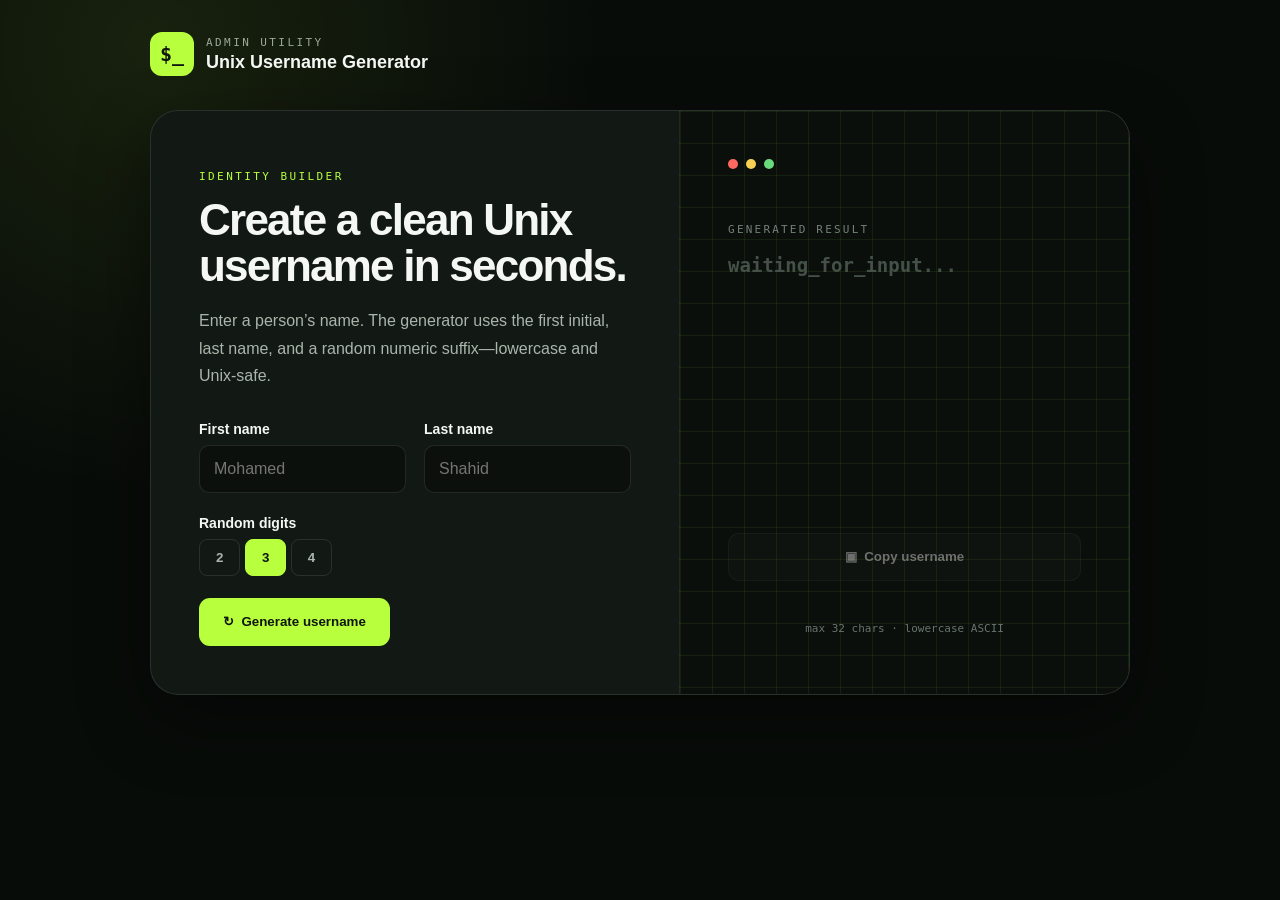
==== projects/unix-username-generator/html/index.html @ 81aa5473 "Add Unix username generator index.html" ====
<!doctype html>
<html lang="en"><head><meta charset="utf-8"><meta name="viewport" content="width=device-width,initial-scale=1"><title>Unix Username Generator</title>
<style>
*{box-sizing:border-box}body{margin:0;min-height:100vh;background:radial-gradient(circle at 12% 5%,rgba(184,255,61,.09),transparent 28rem),#080c09;color:#f4f7f4;font-family:Arial,sans-serif;padding:32px 20px}.wrap{max-width:980px;margin:auto}.brand{display:flex;align-items:center;gap:12px;margin-bottom:34px}.icon{display:grid;place-items:center;width:44px;height:44px;border-radius:12px;background:#b8ff3d;color:#101510;font:bold 20px monospace}.eyebrow{margin:0 0 3px;color:#9ba89c;font:11px monospace;letter-spacing:.22em;text-transform:uppercase}.brand h1{font-size:18px;margin:0}.card{display:grid;grid-template-columns:1.08fr .92fr;overflow:hidden;border:1px solid #ffffff1a;border-radius:28px;background:#121914;box-shadow:0 25px 70px #0007}.form,.result{padding:48px}.kicker{color:#b8ff3d;font:11px monospace;letter-spacing:.22em;text-transform:uppercase}.form h2{font-size:44px;line-height:1.05;letter-spacing:-.04em;margin:14px 0 18px}.intro{color:#aab5ab;line-height:1.7;margin:0 0 32px}.fields{display:grid;grid-template-columns:1fr 1fr;gap:18px}label{display:block;font-size:14px;font-weight:600;margin-bottom:8px}input{width:100%;height:48px;border:1px solid #ffffff1a;border-radius:10px;background:#0b100c;color:white;padding:0 14px;font-size:16px;outline:none}input:focus{border-color:#b8ff3d;box-shadow:0 0 0 3px #b8ff3d22}.digits{margin:22px 0}.digit{border:1px solid #ffffff1a;border-radius:8px;background:transparent;color:#aab5ab;padding:10px 16px;font-weight:bold;cursor:pointer}.digit.active{background:#b8ff3d;color:#101510;border-color:#b8ff3d}.generate,.copy{height:48px;border-radius:11px;font-weight:bold;cursor:pointer}.generate{border:0;background:#b8ff3d;color:#101510;padding:0 24px}.result{display:flex;flex-direction:column;justify-content:space-between;background-color:#0a0f0b;background-image:linear-gradient(#b8ff3d12 1px,transparent 1px),linear-gradient(90deg,#b8ff3d12 1px,transparent 1px);background-size:32px 32px;border-left:1px solid #ffffff1a}.lights{display:flex;gap:8px;margin-bottom:54px}.lights i{width:10px;height:10px;border-radius:50%;background:#ff6961}.lights i:nth-child(2){background:#f7cf52}.lights i:nth-child(3){background:#69db7c}.small{color:#748078;font:11px monospace;letter-spacing:.2em;text-transform:uppercase}.username{min-height:70px;color:#b8ff3d;font:bold 36px monospace;overflow-wrap:anywhere;margin-top:18px}.empty{color:#455048;font-size:19px}.copy{width:100%;background:#ffffff0b;border:1px solid #ffffff1a;color:white}.copy:disabled{opacity:.4;cursor:not-allowed}.hint{text-align:center;color:#69756c;font:11px monospace}.toast{min-height:20px;text-align:center;color:#b8ff3d;font-size:13px;margin-top:10px}@media(max-width:760px){.card{grid-template-columns:1fr}.form,.result{padding:30px}.result{border-left:0;border-top:1px solid #ffffff1a;min-height:310px}.fields{grid-template-columns:1fr}.form h2{font-size:34px}}
</style></head><body><main class="wrap"><header class="brand"><span class="icon">$_</span><div><p class="eyebrow">Admin utility</p><h1>Unix Username Generator</h1></div></header><section class="card"><form class="form" id="form"><p class="kicker">Identity builder</p><h2>Create a clean Unix username in seconds.</h2><p class="intro">Enter a person’s name. The generator uses the first initial, last name, and a random numeric suffix—lowercase and Unix-safe.</p><div class="fields"><div><label for="first">First name</label><input id="first" autocomplete="given-name" placeholder="Mohamed" required></div><div><label for="last">Last name</label><input id="last" autocomplete="family-name" placeholder="Shahid" required></div></div><div class="digits"><label>Random digits</label><button class="digit" type="button" data-digits="2">2</button> <button class="digit active" type="button" data-digits="3">3</button> <button class="digit" type="button" data-digits="4">4</button></div><button class="generate" type="submit">↻&nbsp; Generate username</button></form><aside class="result"><div><div class="lights"><i></i><i></i><i></i></div><div class="small">Generated result</div><div class="username empty" id="username" aria-live="polite">waiting_for_input...</div></div><div><button class="copy" id="copy" disabled>▣&nbsp; Copy username</button><div class="toast" id="toast" aria-live="polite"></div><p class="hint">max 32 chars · lowercase ASCII</p></div></aside></section></main>
<script>
let digits=3,current='';const norm=v=>v.normalize('NFKD').replace(/[\u0300-\u036f]/g,'').toLowerCase().replace(/[^a-z]/g,'');document.querySelectorAll('.digit').forEach(b=>b.onclick=()=>{digits=+b.dataset.digits;document.querySelectorAll('.digit').forEach(x=>x.classList.toggle('active',x===b))});document.querySelector('#form').onsubmit=e=>{e.preventDefault();const f=norm(document.querySelector('#first').value),l=norm(document.querySelector('#last').value);if(!f||!l)return;let s='';for(let i=0;i<digits;i++)s+=Math.floor(Math.random()*10);current=(f[0]+l).slice(0,32-digits)+s;const out=document.querySelector('#username');out.textContent=current;out.classList.remove('empty');document.querySelector('#copy').disabled=false;document.querySelector('#toast').textContent=''};document.querySelector('#copy').onclick=async()=>{await navigator.clipboard.writeText(current);const t=document.querySelector('#toast');t.textContent='Copied to clipboard';setTimeout(()=>t.textContent='',1800)};
</script></body></html>
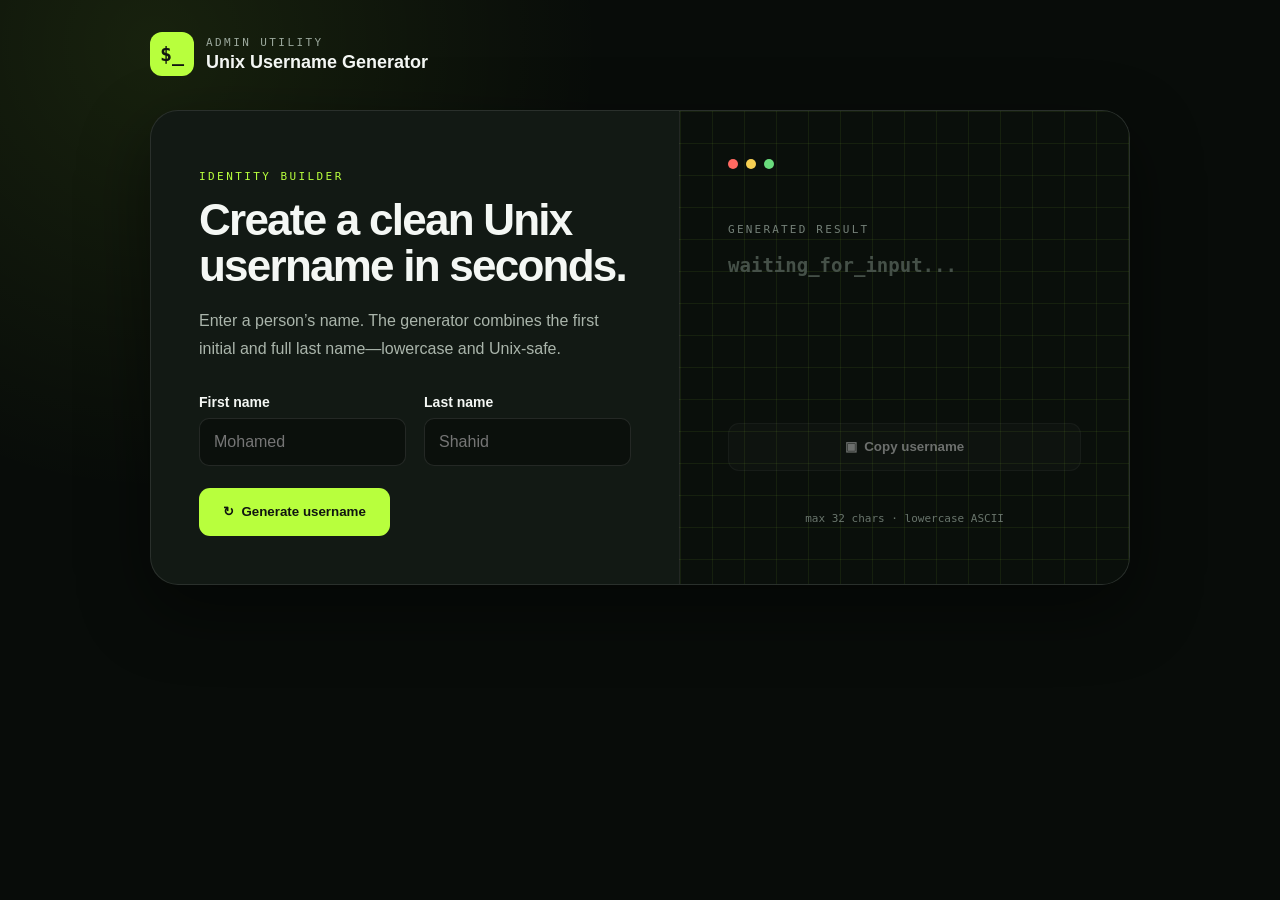
==== commit 22242ae8: "Generate usernames without random suffix" ====
--- a/projects/unix-username-generator/html/index.html
+++ b/projects/unix-username-generator/html/index.html
@@ -1,8 +1,8 @@
 <!doctype html>
 <html lang="en"><head><meta charset="utf-8"><meta name="viewport" content="width=device-width,initial-scale=1"><title>Unix Username Generator</title>
 <style>
-*{box-sizing:border-box}body{margin:0;min-height:100vh;background:radial-gradient(circle at 12% 5%,rgba(184,255,61,.09),transparent 28rem),#080c09;color:#f4f7f4;font-family:Arial,sans-serif;padding:32px 20px}.wrap{max-width:980px;margin:auto}.brand{display:flex;align-items:center;gap:12px;margin-bottom:34px}.icon{display:grid;place-items:center;width:44px;height:44px;border-radius:12px;background:#b8ff3d;color:#101510;font:bold 20px monospace}.eyebrow{margin:0 0 3px;color:#9ba89c;font:11px monospace;letter-spacing:.22em;text-transform:uppercase}.brand h1{font-size:18px;margin:0}.card{display:grid;grid-template-columns:1.08fr .92fr;overflow:hidden;border:1px solid #ffffff1a;border-radius:28px;background:#121914;box-shadow:0 25px 70px #0007}.form,.result{padding:48px}.kicker{color:#b8ff3d;font:11px monospace;letter-spacing:.22em;text-transform:uppercase}.form h2{font-size:44px;line-height:1.05;letter-spacing:-.04em;margin:14px 0 18px}.intro{color:#aab5ab;line-height:1.7;margin:0 0 32px}.fields{display:grid;grid-template-columns:1fr 1fr;gap:18px}label{display:block;font-size:14px;font-weight:600;margin-bottom:8px}input{width:100%;height:48px;border:1px solid #ffffff1a;border-radius:10px;background:#0b100c;color:white;padding:0 14px;font-size:16px;outline:none}input:focus{border-color:#b8ff3d;box-shadow:0 0 0 3px #b8ff3d22}.digits{margin:22px 0}.digit{border:1px solid #ffffff1a;border-radius:8px;background:transparent;color:#aab5ab;padding:10px 16px;font-weight:bold;cursor:pointer}.digit.active{background:#b8ff3d;color:#101510;border-color:#b8ff3d}.generate,.copy{height:48px;border-radius:11px;font-weight:bold;cursor:pointer}.generate{border:0;background:#b8ff3d;color:#101510;padding:0 24px}.result{display:flex;flex-direction:column;justify-content:space-between;background-color:#0a0f0b;background-image:linear-gradient(#b8ff3d12 1px,transparent 1px),linear-gradient(90deg,#b8ff3d12 1px,transparent 1px);background-size:32px 32px;border-left:1px solid #ffffff1a}.lights{display:flex;gap:8px;margin-bottom:54px}.lights i{width:10px;height:10px;border-radius:50%;background:#ff6961}.lights i:nth-child(2){background:#f7cf52}.lights i:nth-child(3){background:#69db7c}.small{color:#748078;font:11px monospace;letter-spacing:.2em;text-transform:uppercase}.username{min-height:70px;color:#b8ff3d;font:bold 36px monospace;overflow-wrap:anywhere;margin-top:18px}.empty{color:#455048;font-size:19px}.copy{width:100%;background:#ffffff0b;border:1px solid #ffffff1a;color:white}.copy:disabled{opacity:.4;cursor:not-allowed}.hint{text-align:center;color:#69756c;font:11px monospace}.toast{min-height:20px;text-align:center;color:#b8ff3d;font-size:13px;margin-top:10px}@media(max-width:760px){.card{grid-template-columns:1fr}.form,.result{padding:30px}.result{border-left:0;border-top:1px solid #ffffff1a;min-height:310px}.fields{grid-template-columns:1fr}.form h2{font-size:34px}}
-</style></head><body><main class="wrap"><header class="brand"><span class="icon">$_</span><div><p class="eyebrow">Admin utility</p><h1>Unix Username Generator</h1></div></header><section class="card"><form class="form" id="form"><p class="kicker">Identity builder</p><h2>Create a clean Unix username in seconds.</h2><p class="intro">Enter a person’s name. The generator uses the first initial, last name, and a random numeric suffix—lowercase and Unix-safe.</p><div class="fields"><div><label for="first">First name</label><input id="first" autocomplete="given-name" placeholder="Mohamed" required></div><div><label for="last">Last name</label><input id="last" autocomplete="family-name" placeholder="Shahid" required></div></div><div class="digits"><label>Random digits</label><button class="digit" type="button" data-digits="2">2</button> <button class="digit active" type="button" data-digits="3">3</button> <button class="digit" type="button" data-digits="4">4</button></div><button class="generate" type="submit">↻&nbsp; Generate username</button></form><aside class="result"><div><div class="lights"><i></i><i></i><i></i></div><div class="small">Generated result</div><div class="username empty" id="username" aria-live="polite">waiting_for_input...</div></div><div><button class="copy" id="copy" disabled>▣&nbsp; Copy username</button><div class="toast" id="toast" aria-live="polite"></div><p class="hint">max 32 chars · lowercase ASCII</p></div></aside></section></main>
+*{box-sizing:border-box}body{margin:0;min-height:100vh;background:radial-gradient(circle at 12% 5%,rgba(184,255,61,.09),transparent 28rem),#080c09;color:#f4f7f4;font-family:Arial,sans-serif;padding:32px 20px}.wrap{max-width:980px;margin:auto}.brand{display:flex;align-items:center;gap:12px;margin-bottom:34px}.icon{display:grid;place-items:center;width:44px;height:44px;border-radius:12px;background:#b8ff3d;color:#101510;font:bold 20px monospace}.eyebrow{margin:0 0 3px;color:#9ba89c;font:11px monospace;letter-spacing:.22em;text-transform:uppercase}.brand h1{font-size:18px;margin:0}.card{display:grid;grid-template-columns:1.08fr .92fr;overflow:hidden;border:1px solid #ffffff1a;border-radius:28px;background:#121914;box-shadow:0 25px 70px #0007}.form,.result{padding:48px}.kicker{color:#b8ff3d;font:11px monospace;letter-spacing:.22em;text-transform:uppercase}.form h2{font-size:44px;line-height:1.05;letter-spacing:-.04em;margin:14px 0 18px}.intro{color:#aab5ab;line-height:1.7;margin:0 0 32px}.fields{display:grid;grid-template-columns:1fr 1fr;gap:18px;margin-bottom:22px}label{display:block;font-size:14px;font-weight:600;margin-bottom:8px}input{width:100%;height:48px;border:1px solid #ffffff1a;border-radius:10px;background:#0b100c;color:white;padding:0 14px;font-size:16px;outline:none}input:focus{border-color:#b8ff3d;box-shadow:0 0 0 3px #b8ff3d22}.generate,.copy{height:48px;border-radius:11px;font-weight:bold;cursor:pointer}.generate{border:0;background:#b8ff3d;color:#101510;padding:0 24px}.result{display:flex;flex-direction:column;justify-content:space-between;background-color:#0a0f0b;background-image:linear-gradient(#b8ff3d12 1px,transparent 1px),linear-gradient(90deg,#b8ff3d12 1px,transparent 1px);background-size:32px 32px;border-left:1px solid #ffffff1a}.lights{display:flex;gap:8px;margin-bottom:54px}.lights i{width:10px;height:10px;border-radius:50%;background:#ff6961}.lights i:nth-child(2){background:#f7cf52}.lights i:nth-child(3){background:#69db7c}.small{color:#748078;font:11px monospace;letter-spacing:.2em;text-transform:uppercase}.username{min-height:70px;color:#b8ff3d;font:bold 36px monospace;overflow-wrap:anywhere;margin-top:18px}.empty{color:#455048;font-size:19px}.copy{width:100%;background:#ffffff0b;border:1px solid #ffffff1a;color:white}.copy:disabled{opacity:.4;cursor:not-allowed}.hint{text-align:center;color:#69756c;font:11px monospace}.toast{min-height:20px;text-align:center;color:#b8ff3d;font-size:13px;margin-top:10px}@media(max-width:760px){.card{grid-template-columns:1fr}.form,.result{padding:30px}.result{border-left:0;border-top:1px solid #ffffff1a;min-height:310px}.fields{grid-template-columns:1fr}.form h2{font-size:34px}}
+</style></head><body><main class="wrap"><header class="brand"><span class="icon">$_</span><div><p class="eyebrow">Admin utility</p><h1>Unix Username Generator</h1></div></header><section class="card"><form class="form" id="form"><p class="kicker">Identity builder</p><h2>Create a clean Unix username in seconds.</h2><p class="intro">Enter a person’s name. The generator combines the first initial and full last name—lowercase and Unix-safe.</p><div class="fields"><div><label for="first">First name</label><input id="first" autocomplete="given-name" placeholder="Mohamed" required></div><div><label for="last">Last name</label><input id="last" autocomplete="family-name" placeholder="Shahid" required></div></div><button class="generate" type="submit">↻&nbsp; Generate username</button></form><aside class="result"><div><div class="lights"><i></i><i></i><i></i></div><div class="small">Generated result</div><div class="username empty" id="username" aria-live="polite">waiting_for_input...</div></div><div><button class="copy" id="copy" disabled>▣&nbsp; Copy username</button><div class="toast" id="toast" aria-live="polite"></div><p class="hint">max 32 chars · lowercase ASCII</p></div></aside></section></main>
 <script>
-let digits=3,current='';const norm=v=>v.normalize('NFKD').replace(/[\u0300-\u036f]/g,'').toLowerCase().replace(/[^a-z]/g,'');document.querySelectorAll('.digit').forEach(b=>b.onclick=()=>{digits=+b.dataset.digits;document.querySelectorAll('.digit').forEach(x=>x.classList.toggle('active',x===b))});document.querySelector('#form').onsubmit=e=>{e.preventDefault();const f=norm(document.querySelector('#first').value),l=norm(document.querySelector('#last').value);if(!f||!l)return;let s='';for(let i=0;i<digits;i++)s+=Math.floor(Math.random()*10);current=(f[0]+l).slice(0,32-digits)+s;const out=document.querySelector('#username');out.textContent=current;out.classList.remove('empty');document.querySelector('#copy').disabled=false;document.querySelector('#toast').textContent=''};document.querySelector('#copy').onclick=async()=>{await navigator.clipboard.writeText(current);const t=document.querySelector('#toast');t.textContent='Copied to clipboard';setTimeout(()=>t.textContent='',1800)};
+let current='';const norm=v=>v.normalize('NFKD').replace(/[\u0300-\u036f]/g,'').toLowerCase().replace(/[^a-z]/g,'');document.querySelector('#form').onsubmit=e=>{e.preventDefault();const f=norm(document.querySelector('#first').value),l=norm(document.querySelector('#last').value);if(!f||!l)return;current=(f[0]+l).slice(0,32);const out=document.querySelector('#username');out.textContent=current;out.classList.remove('empty');document.querySelector('#copy').disabled=false;document.querySelector('#toast').textContent=''};document.querySelector('#copy').onclick=async()=>{await navigator.clipboard.writeText(current);const t=document.querySelector('#toast');t.textContent='Copied to clipboard';setTimeout(()=>t.textContent='',1800)};
 </script></body></html>
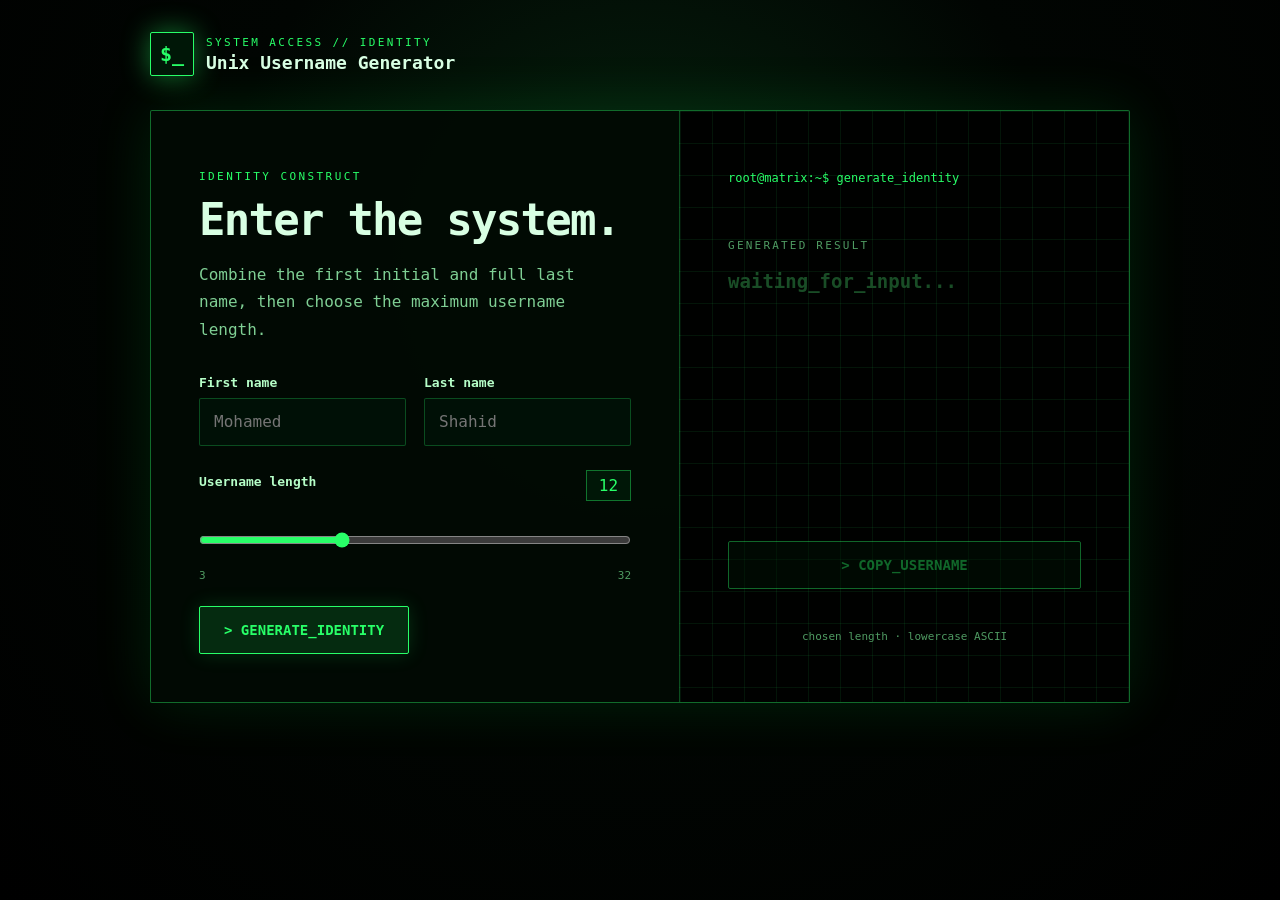
==== commit 381bc0ee: "Add username length control and green code theme" ====
--- a/projects/unix-username-generator/html/index.html
+++ b/projects/unix-username-generator/html/index.html
@@ -1,8 +1,8 @@
 <!doctype html>
 <html lang="en"><head><meta charset="utf-8"><meta name="viewport" content="width=device-width,initial-scale=1"><title>Unix Username Generator</title>
 <style>
-*{box-sizing:border-box}body{margin:0;min-height:100vh;background:radial-gradient(circle at 12% 5%,rgba(184,255,61,.09),transparent 28rem),#080c09;color:#f4f7f4;font-family:Arial,sans-serif;padding:32px 20px}.wrap{max-width:980px;margin:auto}.brand{display:flex;align-items:center;gap:12px;margin-bottom:34px}.icon{display:grid;place-items:center;width:44px;height:44px;border-radius:12px;background:#b8ff3d;color:#101510;font:bold 20px monospace}.eyebrow{margin:0 0 3px;color:#9ba89c;font:11px monospace;letter-spacing:.22em;text-transform:uppercase}.brand h1{font-size:18px;margin:0}.card{display:grid;grid-template-columns:1.08fr .92fr;overflow:hidden;border:1px solid #ffffff1a;border-radius:28px;background:#121914;box-shadow:0 25px 70px #0007}.form,.result{padding:48px}.kicker{color:#b8ff3d;font:11px monospace;letter-spacing:.22em;text-transform:uppercase}.form h2{font-size:44px;line-height:1.05;letter-spacing:-.04em;margin:14px 0 18px}.intro{color:#aab5ab;line-height:1.7;margin:0 0 32px}.fields{display:grid;grid-template-columns:1fr 1fr;gap:18px;margin-bottom:22px}label{display:block;font-size:14px;font-weight:600;margin-bottom:8px}input{width:100%;height:48px;border:1px solid #ffffff1a;border-radius:10px;background:#0b100c;color:white;padding:0 14px;font-size:16px;outline:none}input:focus{border-color:#b8ff3d;box-shadow:0 0 0 3px #b8ff3d22}.generate,.copy{height:48px;border-radius:11px;font-weight:bold;cursor:pointer}.generate{border:0;background:#b8ff3d;color:#101510;padding:0 24px}.result{display:flex;flex-direction:column;justify-content:space-between;background-color:#0a0f0b;background-image:linear-gradient(#b8ff3d12 1px,transparent 1px),linear-gradient(90deg,#b8ff3d12 1px,transparent 1px);background-size:32px 32px;border-left:1px solid #ffffff1a}.lights{display:flex;gap:8px;margin-bottom:54px}.lights i{width:10px;height:10px;border-radius:50%;background:#ff6961}.lights i:nth-child(2){background:#f7cf52}.lights i:nth-child(3){background:#69db7c}.small{color:#748078;font:11px monospace;letter-spacing:.2em;text-transform:uppercase}.username{min-height:70px;color:#b8ff3d;font:bold 36px monospace;overflow-wrap:anywhere;margin-top:18px}.empty{color:#455048;font-size:19px}.copy{width:100%;background:#ffffff0b;border:1px solid #ffffff1a;color:white}.copy:disabled{opacity:.4;cursor:not-allowed}.hint{text-align:center;color:#69756c;font:11px monospace}.toast{min-height:20px;text-align:center;color:#b8ff3d;font-size:13px;margin-top:10px}@media(max-width:760px){.card{grid-template-columns:1fr}.form,.result{padding:30px}.result{border-left:0;border-top:1px solid #ffffff1a;min-height:310px}.fields{grid-template-columns:1fr}.form h2{font-size:34px}}
-</style></head><body><main class="wrap"><header class="brand"><span class="icon">$_</span><div><p class="eyebrow">Admin utility</p><h1>Unix Username Generator</h1></div></header><section class="card"><form class="form" id="form"><p class="kicker">Identity builder</p><h2>Create a clean Unix username in seconds.</h2><p class="intro">Enter a person’s name. The generator combines the first initial and full last name—lowercase and Unix-safe.</p><div class="fields"><div><label for="first">First name</label><input id="first" autocomplete="given-name" placeholder="Mohamed" required></div><div><label for="last">Last name</label><input id="last" autocomplete="family-name" placeholder="Shahid" required></div></div><button class="generate" type="submit">↻&nbsp; Generate username</button></form><aside class="result"><div><div class="lights"><i></i><i></i><i></i></div><div class="small">Generated result</div><div class="username empty" id="username" aria-live="polite">waiting_for_input...</div></div><div><button class="copy" id="copy" disabled>▣&nbsp; Copy username</button><div class="toast" id="toast" aria-live="polite"></div><p class="hint">max 32 chars · lowercase ASCII</p></div></aside></section></main>
+*{box-sizing:border-box}body{margin:0;min-height:100vh;overflow-x:hidden;background:radial-gradient(circle at 50% 30%,#06240f 0,#010502 48%,#000 100%);color:#d8ffe3;font-family:ui-monospace,SFMono-Regular,Consolas,monospace;padding:32px 20px}.rain{position:fixed;inset:-10%;color:#28ff681c;font-size:18px;line-height:1.65;letter-spacing:.55em;word-spacing:1.2em;writing-mode:vertical-rl;overflow:hidden;animation:rain 16s linear infinite;pointer-events:none}.wrap{position:relative;max-width:980px;margin:auto}.brand{display:flex;align-items:center;gap:12px;margin-bottom:34px}.icon{display:grid;place-items:center;width:44px;height:44px;border:1px solid #28ff68;border-radius:2px;background:#001707;color:#28ff68;box-shadow:0 0 28px #28ff6873;font:bold 20px monospace}.eyebrow{margin:0 0 3px;color:#28ff68;font-size:11px;letter-spacing:.22em;text-transform:uppercase}.brand h1{font-size:18px;margin:0}.card{display:grid;grid-template-columns:1.08fr .92fr;overflow:hidden;border:1px solid #28ff6866;border-radius:2px;background:#020a04f2;box-shadow:0 0 60px #00ff461f}.form,.result{padding:48px}.kicker{color:#28ff68;font-size:11px;letter-spacing:.22em;text-transform:uppercase}.form h2{font-size:44px;line-height:1.05;letter-spacing:-.04em;margin:14px 0 18px}.intro{color:#7fcf94;line-height:1.7;margin:0 0 32px}.fields{display:grid;grid-template-columns:1fr 1fr;gap:18px;margin-bottom:24px}label{display:block;font-size:13px;font-weight:600;margin-bottom:8px;color:#b6ffc8}input{width:100%;height:48px;border:1px solid #28ff6840;border-radius:2px;background:#001006;color:#28ff68;padding:0 14px;font:16px monospace;outline:none}input:focus{border-color:#28ff68;box-shadow:0 0 0 3px #28ff6826}.length-head{display:flex;justify-content:space-between;align-items:center}.length-value{border:1px solid #28ff6866;background:#001707;color:#28ff68;padding:5px 12px}.range{width:100%;accent-color:#28ff68;margin:15px 0 5px}.range-labels{display:flex;justify-content:space-between;color:#4f9b62;font-size:11px}.generate,.copy{height:48px;border:1px solid #28ff68;border-radius:2px;font:bold 14px monospace;cursor:pointer}.generate{margin-top:24px;background:#052b10;color:#28ff68;padding:0 24px;box-shadow:0 0 20px #28ff6829}.generate:hover,.copy:hover{background:#28ff68;color:#000}.result{display:flex;flex-direction:column;justify-content:space-between;background-color:#000e;border-left:1px solid #28ff684d;background-image:linear-gradient(#28ff6814 1px,transparent 1px),linear-gradient(90deg,#28ff6814 1px,transparent 1px);background-size:32px 32px}.prompt{color:#28ff68;font-size:12px;margin-bottom:54px}.small{color:#4f9b62;font-size:11px;letter-spacing:.2em;text-transform:uppercase}.username{min-height:70px;color:#28ff68;font:bold 36px monospace;overflow-wrap:anywhere;margin-top:18px;text-shadow:0 0 7px #28ff68,0 0 24px #28ff6873}.empty{color:#194d26;font-size:19px;text-shadow:none}.copy{width:100%;background:#001707;color:#28ff68}.copy:disabled{opacity:.4;cursor:not-allowed}.hint{text-align:center;color:#4f9b62;font-size:11px}.toast{min-height:20px;text-align:center;color:#28ff68;font-size:13px;margin-top:10px}@keyframes rain{from{transform:translateY(-8%)}to{transform:translateY(8%)}}@media(prefers-reduced-motion:reduce){.rain{animation:none}}@media(max-width:760px){.card{grid-template-columns:1fr}.form,.result{padding:30px}.result{border-left:0;border-top:1px solid #28ff684d;min-height:310px}.fields{grid-template-columns:1fr}.form h2{font-size:34px}}
+</style></head><body><div class="rain" aria-hidden="true">01001101 10100110 01101001 11001010 00110101 10110100 01001011 11010100 00101101 10100101</div><main class="wrap"><header class="brand"><span class="icon">$_</span><div><p class="eyebrow">System access // identity</p><h1>Unix Username Generator</h1></div></header><section class="card"><form class="form" id="form"><p class="kicker">Identity construct</p><h2>Enter the system.</h2><p class="intro">Combine the first initial and full last name, then choose the maximum username length.</p><div class="fields"><div><label for="first">First name</label><input id="first" autocomplete="given-name" placeholder="Mohamed" required></div><div><label for="last">Last name</label><input id="last" autocomplete="family-name" placeholder="Shahid" required></div></div><div><div class="length-head"><label for="length">Username length</label><output class="length-value" id="length-value">12</output></div><input class="range" id="length" type="range" min="3" max="32" value="12"><div class="range-labels"><span>3</span><span>32</span></div></div><button class="generate" type="submit">&gt; GENERATE_IDENTITY</button></form><aside class="result"><div><p class="prompt">root@matrix:~$ generate_identity</p><div class="small">Generated result</div><div class="username empty" id="username" aria-live="polite">waiting_for_input...</div></div><div><button class="copy" id="copy" disabled>&gt; COPY_USERNAME</button><div class="toast" id="toast" aria-live="polite"></div><p class="hint">chosen length · lowercase ASCII</p></div></aside></section></main>
 <script>
-let current='';const norm=v=>v.normalize('NFKD').replace(/[\u0300-\u036f]/g,'').toLowerCase().replace(/[^a-z]/g,'');document.querySelector('#form').onsubmit=e=>{e.preventDefault();const f=norm(document.querySelector('#first').value),l=norm(document.querySelector('#last').value);if(!f||!l)return;current=(f[0]+l).slice(0,32);const out=document.querySelector('#username');out.textContent=current;out.classList.remove('empty');document.querySelector('#copy').disabled=false;document.querySelector('#toast').textContent=''};document.querySelector('#copy').onclick=async()=>{await navigator.clipboard.writeText(current);const t=document.querySelector('#toast');t.textContent='Copied to clipboard';setTimeout(()=>t.textContent='',1800)};
+let current='';const norm=v=>v.normalize('NFKD').replace(/[\u0300-\u036f]/g,'').toLowerCase().replace(/[^a-z]/g,'');const range=document.querySelector('#length'),lengthValue=document.querySelector('#length-value');range.oninput=()=>lengthValue.textContent=range.value;document.querySelector('#form').onsubmit=e=>{e.preventDefault();const f=norm(document.querySelector('#first').value),l=norm(document.querySelector('#last').value);if(!f||!l)return;current=(f[0]+l).slice(0,+range.value);const out=document.querySelector('#username');out.textContent=current;out.classList.remove('empty');document.querySelector('#copy').disabled=false;document.querySelector('#toast').textContent=''};document.querySelector('#copy').onclick=async()=>{await navigator.clipboard.writeText(current);const t=document.querySelector('#toast');t.textContent='copied_to_clipboard';setTimeout(()=>t.textContent='',1800)};
 </script></body></html>
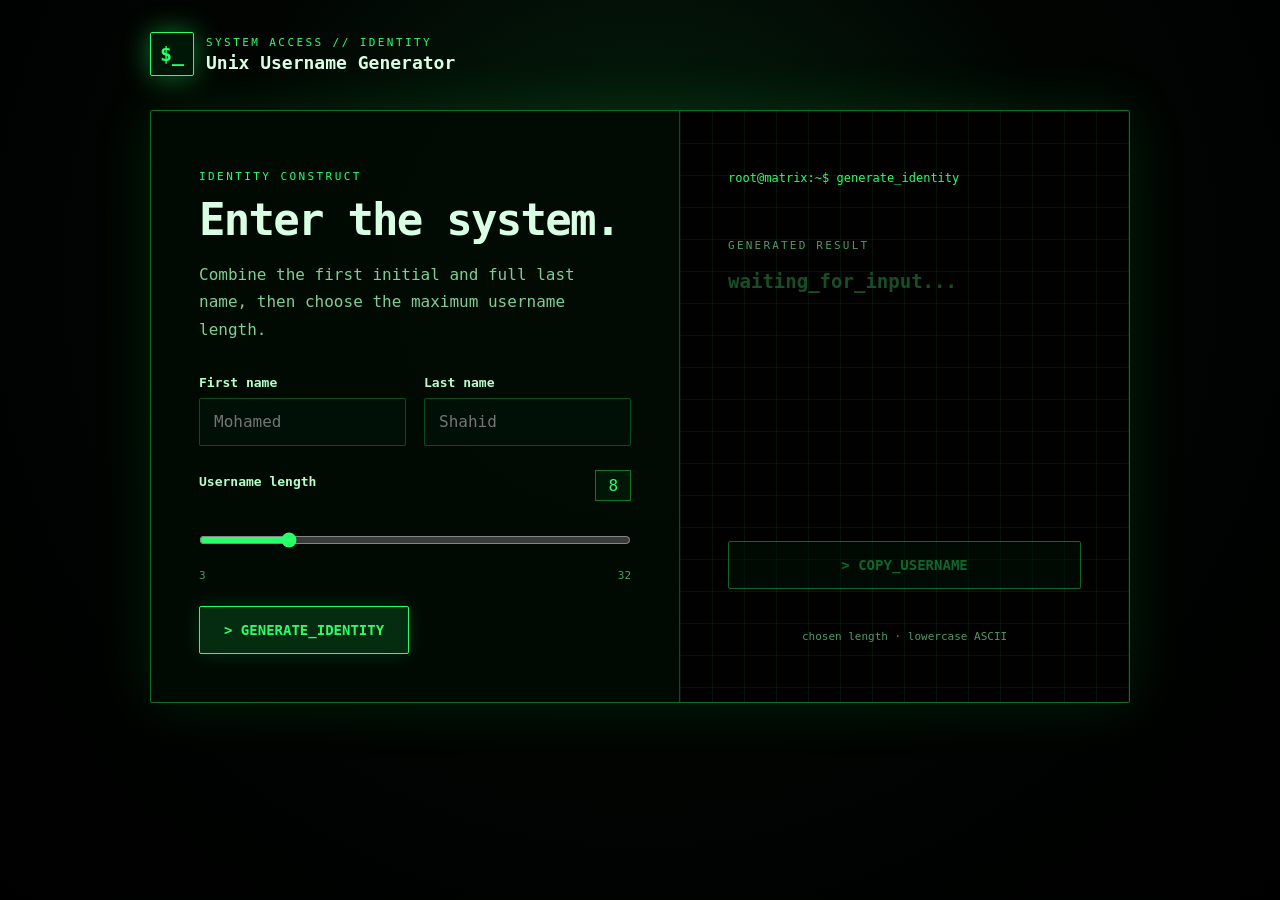
==== commit 7467c0cf: "Set default username length to 8" ====
--- a/projects/unix-username-generator/html/index.html
+++ b/projects/unix-username-generator/html/index.html
@@ -2,7 +2,7 @@
 <html lang="en"><head><meta charset="utf-8"><meta name="viewport" content="width=device-width,initial-scale=1"><title>Unix Username Generator</title>
 <style>
 *{box-sizing:border-box}body{margin:0;min-height:100vh;overflow-x:hidden;background:radial-gradient(circle at 50% 30%,#06240f 0,#010502 48%,#000 100%);color:#d8ffe3;font-family:ui-monospace,SFMono-Regular,Consolas,monospace;padding:32px 20px}.rain{position:fixed;inset:-10%;color:#28ff681c;font-size:18px;line-height:1.65;letter-spacing:.55em;word-spacing:1.2em;writing-mode:vertical-rl;overflow:hidden;animation:rain 16s linear infinite;pointer-events:none}.wrap{position:relative;max-width:980px;margin:auto}.brand{display:flex;align-items:center;gap:12px;margin-bottom:34px}.icon{display:grid;place-items:center;width:44px;height:44px;border:1px solid #28ff68;border-radius:2px;background:#001707;color:#28ff68;box-shadow:0 0 28px #28ff6873;font:bold 20px monospace}.eyebrow{margin:0 0 3px;color:#28ff68;font-size:11px;letter-spacing:.22em;text-transform:uppercase}.brand h1{font-size:18px;margin:0}.card{display:grid;grid-template-columns:1.08fr .92fr;overflow:hidden;border:1px solid #28ff6866;border-radius:2px;background:#020a04f2;box-shadow:0 0 60px #00ff461f}.form,.result{padding:48px}.kicker{color:#28ff68;font-size:11px;letter-spacing:.22em;text-transform:uppercase}.form h2{font-size:44px;line-height:1.05;letter-spacing:-.04em;margin:14px 0 18px}.intro{color:#7fcf94;line-height:1.7;margin:0 0 32px}.fields{display:grid;grid-template-columns:1fr 1fr;gap:18px;margin-bottom:24px}label{display:block;font-size:13px;font-weight:600;margin-bottom:8px;color:#b6ffc8}input{width:100%;height:48px;border:1px solid #28ff6840;border-radius:2px;background:#001006;color:#28ff68;padding:0 14px;font:16px monospace;outline:none}input:focus{border-color:#28ff68;box-shadow:0 0 0 3px #28ff6826}.length-head{display:flex;justify-content:space-between;align-items:center}.length-value{border:1px solid #28ff6866;background:#001707;color:#28ff68;padding:5px 12px}.range{width:100%;accent-color:#28ff68;margin:15px 0 5px}.range-labels{display:flex;justify-content:space-between;color:#4f9b62;font-size:11px}.generate,.copy{height:48px;border:1px solid #28ff68;border-radius:2px;font:bold 14px monospace;cursor:pointer}.generate{margin-top:24px;background:#052b10;color:#28ff68;padding:0 24px;box-shadow:0 0 20px #28ff6829}.generate:hover,.copy:hover{background:#28ff68;color:#000}.result{display:flex;flex-direction:column;justify-content:space-between;background-color:#000e;border-left:1px solid #28ff684d;background-image:linear-gradient(#28ff6814 1px,transparent 1px),linear-gradient(90deg,#28ff6814 1px,transparent 1px);background-size:32px 32px}.prompt{color:#28ff68;font-size:12px;margin-bottom:54px}.small{color:#4f9b62;font-size:11px;letter-spacing:.2em;text-transform:uppercase}.username{min-height:70px;color:#28ff68;font:bold 36px monospace;overflow-wrap:anywhere;margin-top:18px;text-shadow:0 0 7px #28ff68,0 0 24px #28ff6873}.empty{color:#194d26;font-size:19px;text-shadow:none}.copy{width:100%;background:#001707;color:#28ff68}.copy:disabled{opacity:.4;cursor:not-allowed}.hint{text-align:center;color:#4f9b62;font-size:11px}.toast{min-height:20px;text-align:center;color:#28ff68;font-size:13px;margin-top:10px}@keyframes rain{from{transform:translateY(-8%)}to{transform:translateY(8%)}}@media(prefers-reduced-motion:reduce){.rain{animation:none}}@media(max-width:760px){.card{grid-template-columns:1fr}.form,.result{padding:30px}.result{border-left:0;border-top:1px solid #28ff684d;min-height:310px}.fields{grid-template-columns:1fr}.form h2{font-size:34px}}
-</style></head><body><div class="rain" aria-hidden="true">01001101 10100110 01101001 11001010 00110101 10110100 01001011 11010100 00101101 10100101</div><main class="wrap"><header class="brand"><span class="icon">$_</span><div><p class="eyebrow">System access // identity</p><h1>Unix Username Generator</h1></div></header><section class="card"><form class="form" id="form"><p class="kicker">Identity construct</p><h2>Enter the system.</h2><p class="intro">Combine the first initial and full last name, then choose the maximum username length.</p><div class="fields"><div><label for="first">First name</label><input id="first" autocomplete="given-name" placeholder="Mohamed" required></div><div><label for="last">Last name</label><input id="last" autocomplete="family-name" placeholder="Shahid" required></div></div><div><div class="length-head"><label for="length">Username length</label><output class="length-value" id="length-value">12</output></div><input class="range" id="length" type="range" min="3" max="32" value="12"><div class="range-labels"><span>3</span><span>32</span></div></div><button class="generate" type="submit">&gt; GENERATE_IDENTITY</button></form><aside class="result"><div><p class="prompt">root@matrix:~$ generate_identity</p><div class="small">Generated result</div><div class="username empty" id="username" aria-live="polite">waiting_for_input...</div></div><div><button class="copy" id="copy" disabled>&gt; COPY_USERNAME</button><div class="toast" id="toast" aria-live="polite"></div><p class="hint">chosen length · lowercase ASCII</p></div></aside></section></main>
+</style></head><body><div class="rain" aria-hidden="true">01001101 10100110 01101001 11001010 00110101 10110100 01001011 11010100 00101101 10100101</div><main class="wrap"><header class="brand"><span class="icon">$_</span><div><p class="eyebrow">System access // identity</p><h1>Unix Username Generator</h1></div></header><section class="card"><form class="form" id="form"><p class="kicker">Identity construct</p><h2>Enter the system.</h2><p class="intro">Combine the first initial and full last name, then choose the maximum username length.</p><div class="fields"><div><label for="first">First name</label><input id="first" autocomplete="given-name" placeholder="Mohamed" required></div><div><label for="last">Last name</label><input id="last" autocomplete="family-name" placeholder="Shahid" required></div></div><div><div class="length-head"><label for="length">Username length</label><output class="length-value" id="length-value">8</output></div><input class="range" id="length" type="range" min="3" max="32" value="8"><div class="range-labels"><span>3</span><span>32</span></div></div><button class="generate" type="submit">&gt; GENERATE_IDENTITY</button></form><aside class="result"><div><p class="prompt">root@matrix:~$ generate_identity</p><div class="small">Generated result</div><div class="username empty" id="username" aria-live="polite">waiting_for_input...</div></div><div><button class="copy" id="copy" disabled>&gt; COPY_USERNAME</button><div class="toast" id="toast" aria-live="polite"></div><p class="hint">chosen length · lowercase ASCII</p></div></aside></section></main>
 <script>
-let current='';const norm=v=>v.normalize('NFKD').replace(/[\u0300-\u036f]/g,'').toLowerCase().replace(/[^a-z]/g,'');const range=document.querySelector('#length'),lengthValue=document.querySelector('#length-value');range.oninput=()=>lengthValue.textContent=range.value;document.querySelector('#form').onsubmit=e=>{e.preventDefault();const f=norm(document.querySelector('#first').value),l=norm(document.querySelector('#last').value);if(!f||!l)return;current=(f[0]+l).slice(0,+range.value);const out=document.querySelector('#username');out.textContent=current;out.classList.remove('empty');document.querySelector('#copy').disabled=false;document.querySelector('#toast').textContent=''};document.querySelector('#copy').onclick=async()=>{await navigator.clipboard.writeText(current);const t=document.querySelector('#toast');t.textContent='copied_to_clipboard';setTimeout(()=>t.textContent='',1800)};
+let current='';const norm=v=>v.normalize('NFKD').replace(/[\u0300-\u036f]/g,'').toLowerCase().replace(/[^a-z]/g,'');const range=document.querySelector('#length'),lengthValue=document.querySelector('#length-value');range.oninput=()=>lengthValue.textContent=range.value;document.querySelector('#form').onsubmit=e=>{e.preventDefault();const f=norm(document.querySelector('#first').value),l=norm(document.querySelector('#last').value);if(!f||!l)return;current=(f[0]+l).slice(0,+range.value);const out=document.querySelector('#username');out.textContent=current;out.classList.remove('empty');document.querySelector('#copy').disabled=false;document.querySelector('#toast').textContent=''};document.querySelector('#copy').onclick=async()=>{const t=document.querySelector('#toast');if(!current)return;try{if(navigator.clipboard&&window.isSecureContext){await navigator.clipboard.writeText(current)}else{const area=document.createElement('textarea');area.value=current;area.setAttribute('readonly','');area.style.position='fixed';area.style.opacity='0';document.body.appendChild(area);area.select();area.setSelectionRange(0,area.value.length);if(!document.execCommand('copy'))throw new Error('copy_failed');area.remove()}t.textContent='copied_to_clipboard'}catch(error){t.textContent='copy_failed_select_username';const selection=window.getSelection(),range=document.createRange();range.selectNodeContents(document.querySelector('#username'));selection.removeAllRanges();selection.addRange(range)}setTimeout(()=>t.textContent='',2500)};
 </script></body></html>
